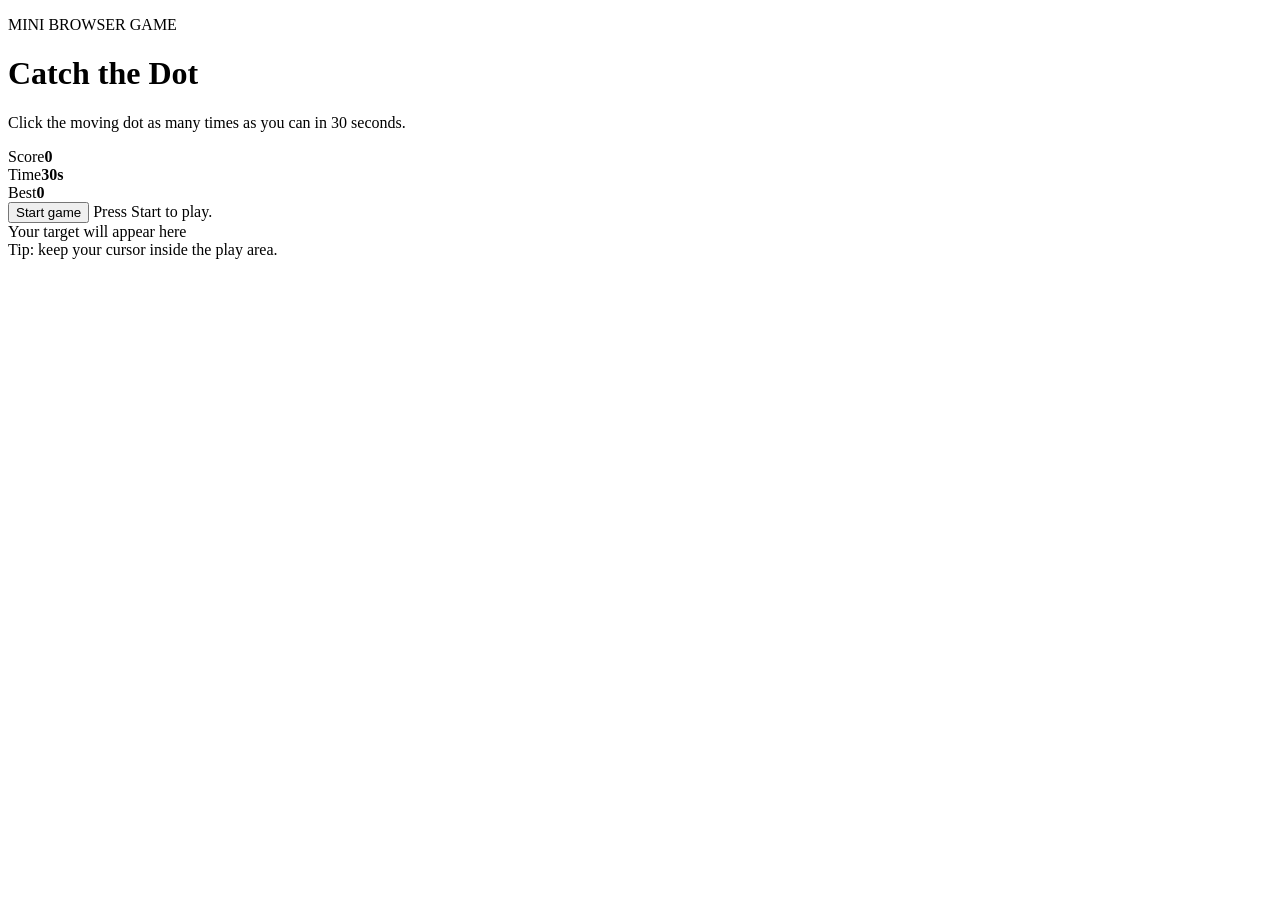
==== games/2026-10-10-catch-the-dot/index.html @ 7b7ac9e4 "Add Catch the Dot browser game" ====
<!doctype html>
<html lang="en">
<head>
  <meta charset="utf-8">
  <meta name="viewport" content="width=device-width, initial-scale=1">
  <title>Catch the Dot</title>
  <link rel="stylesheet" href="style.css">
</head>
<body>
  <main class="game">
    <header>
      <p class="eyebrow">MINI BROWSER GAME</p>
      <h1>Catch the Dot</h1>
      <p class="intro">Click the moving dot as many times as you can in 30 seconds.</p>
    </header>
    <section class="stats" aria-label="Game stats">
      <div><span>Score</span><strong id="score">0</strong></div>
      <div><span>Time</span><strong><span id="time">30</span>s</strong></div>
      <div><span>Best</span><strong id="best">0</strong></div>
    </section>
    <div class="actions">
      <button id="start">Start game</button>
      <span id="message" role="status">Press Start to play.</span>
    </div>
    <section id="arena" class="arena" aria-label="Game area">
      <button id="dot" class="dot" aria-label="Catch the dot" hidden></button>
      <div id="hint" class="hint">Your target will appear here</div>
    </section>
    <footer>Tip: keep your cursor inside the play area.</footer>
  </main>
  <script src="game.js"></script>
</body>
</html>
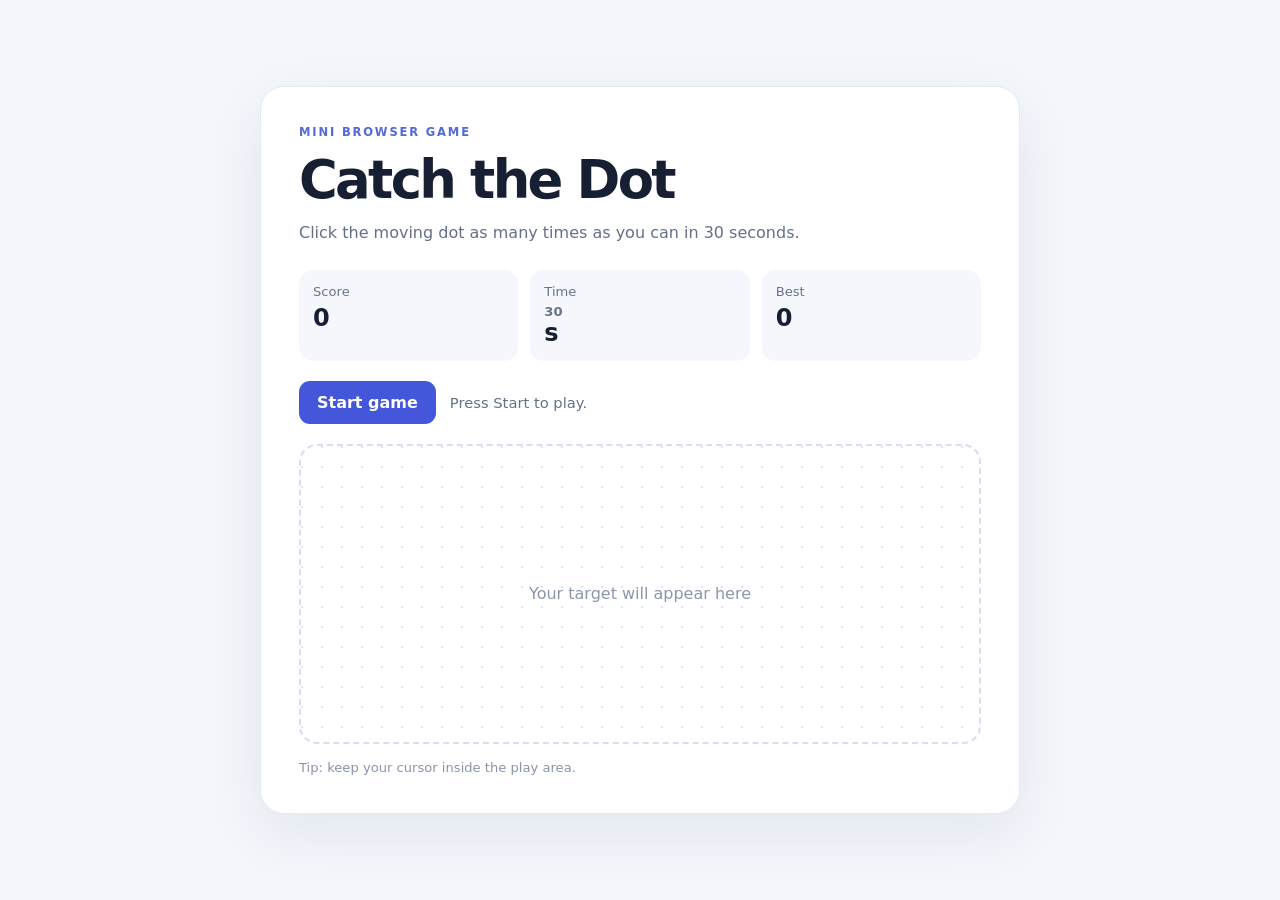
==== commit 77a2ae30: "Improve accessible Catch the Dot controls" ====
--- a/games/2026-10-10-catch-the-dot/index.html
+++ b/games/2026-10-10-catch-the-dot/index.html
@@ -19,11 +19,11 @@
       <div><span>Best</span><strong id="best">0</strong></div>
     </section>
     <div class="actions">
-      <button id="start">Start game</button>
+      <button id="start" type="button">Start game</button>
       <span id="message" role="status">Press Start to play.</span>
     </div>
     <section id="arena" class="arena" aria-label="Game area">
-      <button id="dot" class="dot" aria-label="Catch the dot" hidden></button>
+      <button id="dot" class="dot" type="button" aria-label="Catch the dot" hidden></button>
       <div id="hint" class="hint">Your target will appear here</div>
     </section>
     <footer>Tip: keep your cursor inside the play area.</footer>
--- a/games/2026-10-10-catch-the-dot/style.css
+++ b/games/2026-10-10-catch-the-dot/style.css
@@ -0,0 +1,11 @@
+:root{font-family:Inter,ui-sans-serif,system-ui,-apple-system,BlinkMacSystemFont,"Segoe UI",sans-serif;color:#172033;background:#f3f6fb;font-synthesis:none}
+*{box-sizing:border-box}body{margin:0;min-height:100vh;display:grid;place-items:center;padding:22px}
+.game{width:min(760px,100%);background:#fff;border:1px solid #e5eaf2;border-radius:24px;padding:clamp(20px,4vw,38px);box-shadow:0 20px 60px #15284a12}
+.eyebrow{font-size:.72rem;font-weight:800;letter-spacing:.16em;color:#5269d8;margin:0 0 10px}
+h1{margin:0;font-size:clamp(2rem,6vw,3.3rem);letter-spacing:-.05em}.intro{color:#647087;line-height:1.6;margin:10px 0 24px}
+.stats{display:grid;grid-template-columns:repeat(3,1fr);gap:12px}.stats div{background:#f5f7fc;border-radius:14px;padding:14px}.stats span{display:block;font-size:.82rem;color:#68758d}.stats strong{display:block;font-size:1.5rem;margin-top:5px}
+.actions{display:flex;align-items:center;gap:14px;flex-wrap:wrap;margin:20px 0}button{font:inherit}#start{border:0;border-radius:11px;background:#4456d9;color:white;padding:12px 18px;font-weight:750;cursor:pointer}#start:hover{background:#3444bd}#message{font-size:.92rem;color:#667187}
+.arena{height:300px;position:relative;overflow:hidden;border:2px dashed #d7def0;border-radius:18px;background:radial-gradient(circle at 1px 1px,#dce3f2 1px,transparent 0);background-size:20px 20px}
+.dot{position:absolute;width:42px;height:42px;border:4px solid #fff;border-radius:50%;background:#ff6b6b;box-shadow:0 5px 16px #ff6b6b66;cursor:pointer;transition:transform .08s}.dot:active{transform:scale(.88)}.dot[hidden]{display:none}.hint{position:absolute;inset:0;display:grid;place-items:center;color:#8b96aa;pointer-events:none;text-align:center;padding:20px}
+footer{margin-top:16px;color:#8a94a8;font-size:.82rem}
+@media(max-width:480px){.stats{gap:7px}.stats div{padding:10px}.arena{height:260px}.actions{align-items:flex-start;flex-direction:column}}
